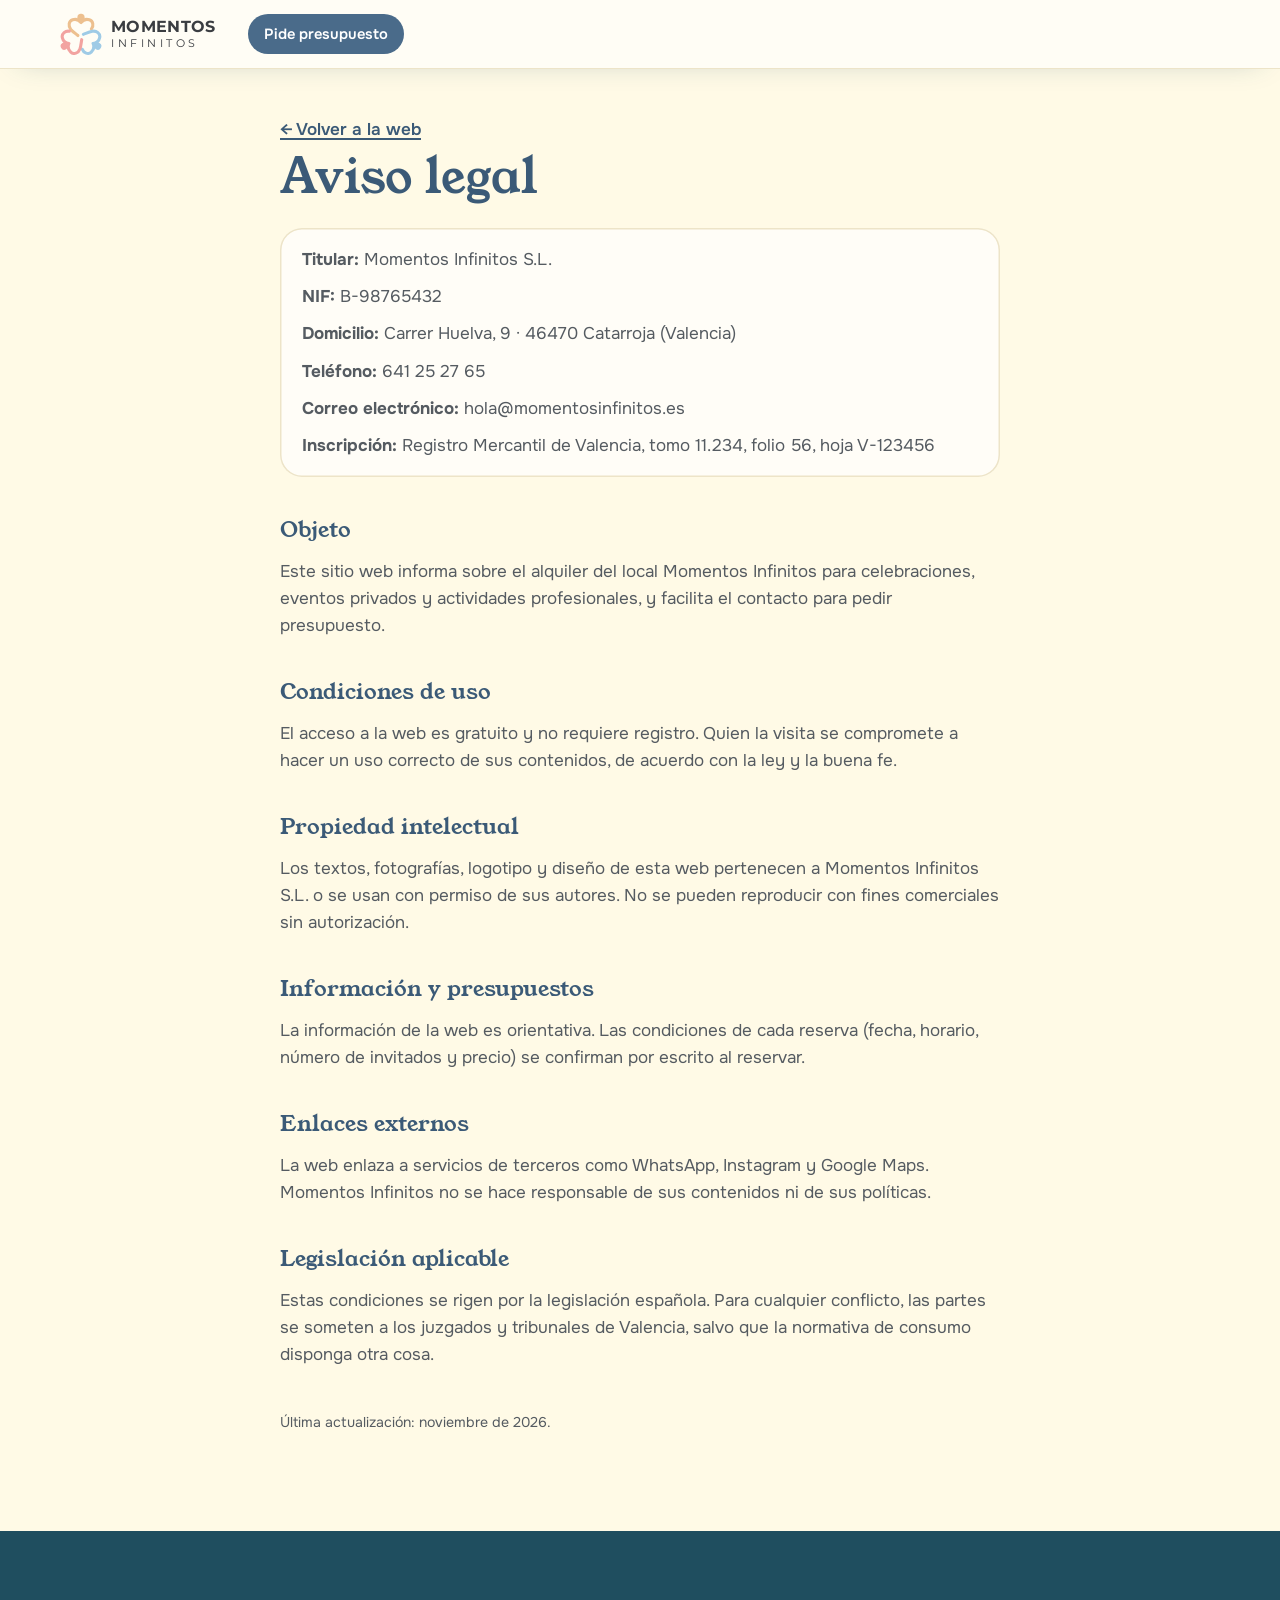
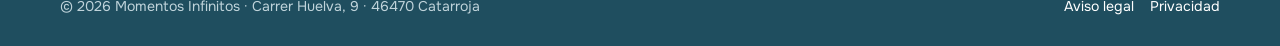
==== aviso-legal.html @ efacc5d6 "Rellena los huecos con datos de ejemplo y añade aviso legal y privacidad Aforo 60 y 150 m², respuest" ====
<!doctype html>
<html lang="es">
<head>
<meta charset="utf-8">
<meta name="viewport" content="width=device-width, initial-scale=1">
<title>Aviso legal | Momentos Infinitos</title>
<meta name="robots" content="noindex">
<link rel="icon" href="favicon.svg" type="image/svg+xml">
<link rel="preconnect" href="https://fonts.googleapis.com">
<link rel="preconnect" href="https://fonts.gstatic.com" crossorigin>
<link href="https://fonts.googleapis.com/css2?family=Montserrat:wght@400;700&family=Onest:wght@400;500;600;700&family=Young+Serif&display=swap" rel="stylesheet">
<link rel="stylesheet" href="css/styles.css">
<style>
  .legal { max-width: 760px; margin: 0 auto; padding: 48px var(--gutter) 96px; }
  .legal h1 { font-family: var(--f-display); color: var(--slate-dark); font-size: clamp(2rem, 7vw, 3rem); line-height: 1.1; margin: 8px 0 24px; }
  .legal h2 { font-family: var(--f-display); color: var(--slate-dark); font-size: 1.35rem; margin: 36px 0 10px; }
  .legal p, .legal li { color: var(--muted); }
  .legal p + p { margin-top: 10px; }
  .legal ul { list-style: disc; padding-left: 1.2em; display: grid; gap: 6px; }
  .legal__back { display: inline-flex; gap: 8px; align-items: center; font-weight: 600; }
  .legal__data { background: var(--card); border-radius: var(--r); padding: 18px 22px; box-shadow: inset 0 0 0 1.5px var(--line); }
  .legal__data p { margin: 0; }
</style>
</head>
<body>
<header class="nav is-scrolled">
  <div class="nav__inner">
    <a class="brand" href="index.html" aria-label="Momentos Infinitos, volver a la portada">
      <svg class="brand__mark" viewBox="-256 -290 512 518" aria-hidden="true"><defs><g id="f"><circle cx="0" cy="-238" r="44"/><path d="M128 -92C160 -128 150 -192 104 -206C62 -219 24 -204 0 -172C-24 -204 -62 -219 -104 -206C-152 -191 -160 -128 -126 -88C-100 -58 -64 -34 -38 -12" fill="none" stroke-width="38" stroke-linecap="round" stroke-linejoin="round"/></g></defs><use href="#f" fill="#EDC08F" stroke="#EDC08F"/><use href="#f" fill="#9FCBE6" stroke="#9FCBE6" transform="rotate(120)"/><use href="#f" fill="#F2A3A0" stroke="#F2A3A0" transform="rotate(240)"/></svg>
      <span class="brand__word"><b>MOMENTOS</b><span>INFINITOS</span></span>
    </a>
    <div class="nav__actions"><a class="btn btn--primary btn--sm" href="index.html#organiza">Pide presupuesto</a></div>
  </div>
</header>
<main class="legal">
  <a class="legal__back" href="index.html">← Volver a la web</a>
  <h1>Aviso legal</h1>
  <div class="legal__data">
    <p><b>Titular:</b> Momentos Infinitos S.L.</p>
    <p><b>NIF:</b> B-98765432</p>
    <p><b>Domicilio:</b> Carrer Huelva, 9 · 46470 Catarroja (Valencia)</p>
    <p><b>Teléfono:</b> 641 25 27 65</p>
    <p><b>Correo electrónico:</b> hola@momentosinfinitos.es</p>
    <p><b>Inscripción:</b> Registro Mercantil de Valencia, tomo 11.234, folio 56, hoja V-123456</p>
  </div>
  <h2>Objeto</h2>
  <p>Este sitio web informa sobre el alquiler del local Momentos Infinitos para celebraciones, eventos privados y actividades profesionales, y facilita el contacto para pedir presupuesto.</p>
  <h2>Condiciones de uso</h2>
  <p>El acceso a la web es gratuito y no requiere registro. Quien la visita se compromete a hacer un uso correcto de sus contenidos, de acuerdo con la ley y la buena fe.</p>
  <h2>Propiedad intelectual</h2>
  <p>Los textos, fotografías, logotipo y diseño de esta web pertenecen a Momentos Infinitos S.L. o se usan con permiso de sus autores. No se pueden reproducir con fines comerciales sin autorización.</p>
  <h2>Información y presupuestos</h2>
  <p>La información de la web es orientativa. Las condiciones de cada reserva (fecha, horario, número de invitados y precio) se confirman por escrito al reservar.</p>
  <h2>Enlaces externos</h2>
  <p>La web enlaza a servicios de terceros como WhatsApp, Instagram y Google Maps. Momentos Infinitos no se hace responsable de sus contenidos ni de sus políticas.</p>
  <h2>Legislación aplicable</h2>
  <p>Estas condiciones se rigen por la legislación española. Para cualquier conflicto, las partes se someten a los juzgados y tribunales de Valencia, salvo que la normativa de consumo disponga otra cosa.</p>
  <p style="margin-top:40px"><small>Última actualización: noviembre de 2026.</small></p>
</main>
<footer class="footer">
  <div class="container footer__bottom" style="margin-top:0;border-top:0;padding-top:0">
    <p>© 2026 Momentos Infinitos · Carrer Huelva, 9 · 46470 Catarroja</p>
    <p class="footer__legal"><a href="aviso-legal.html">Aviso legal</a> <a href="privacidad.html">Privacidad</a></p>
  </div>
</footer>
</body>
</html>
---- css/styles.css ----
/* ==========================================================
   Momentos Infinitos · Landing
   Mobile-first · sin build
   ========================================================== */

:root {
  --cream: #FFFAE6;
  --card: #FFFDF7;
  --coral: #F2A3A0;
  --coral-soft: #FBDCD9;
  --sky: #9FCBE6;
  --sky-soft: #DCEDF8;
  --peach: #F6C59B;
  --peach-soft: #FCE6D2;
  --slate: #4A6B8A;        /* azul pizarra (ajustado para AA) */
  --slate-dark: #3B5A77;
  --yellow: #F2C230;
  --petrol: #1F4E5F;
  --petrol-deep: #173D4B;
  --ink: #2E3236;
  --muted: #555B61;
  --line: #EDE4C8;
  --wa: #18794A;           /* verde WhatsApp oscurecido para AA con blanco */

  --f-display: "Young Serif", Georgia, "Times New Roman", serif;
  --f-body: "Onest", system-ui, -apple-system, "Segoe UI", sans-serif;
  --f-logo: "Montserrat", "Onest", system-ui, sans-serif;

  --r-sm: 14px;
  --r: 22px;
  --r-lg: 28px;
  --ease: cubic-bezier(0.22, 1, 0.36, 1);
  --pop: cubic-bezier(0.34, 1.56, 0.64, 1);
  --shadow: 0 1px 2px rgba(46, 50, 54, .04), 0 10px 30px -12px rgba(46, 50, 54, .16);
  --shadow-lg: 0 2px 6px rgba(46, 50, 54, .05), 0 30px 60px -24px rgba(31, 78, 95, .28);
  --nav-h: 68px;
  --gutter: 20px;
}

*,
*::before,
*::after { box-sizing: border-box; }

html { -webkit-text-size-adjust: 100%; scroll-behavior: smooth; scroll-padding-top: calc(var(--nav-h) + 12px); }
body {
  margin: 0;
  background: var(--cream);
  color: var(--ink);
  font-family: var(--f-body);
  font-size: 1.0625rem;
  line-height: 1.6;
  -webkit-font-smoothing: antialiased;
  overflow-x: hidden;
}
img { display: block; max-width: 100%; height: auto; }
a { color: var(--slate-dark); text-decoration-thickness: 1.5px; text-underline-offset: 3px; }
button, input { font: inherit; color: inherit; }
ul, ol { margin: 0; padding: 0; list-style: none; }
figure { margin: 0; }
h1, h2, h3 { margin: 0; font-weight: 400; }
p { margin: 0; }
svg { flex-shrink: 0; }
[hidden] { display: none !important; }

:focus-visible { outline: 3px solid var(--slate); outline-offset: 3px; border-radius: 8px; }
.pro :focus-visible, .footer :focus-visible { outline-color: var(--yellow); }

.sr-only { position: absolute; width: 1px; height: 1px; padding: 0; margin: -1px; overflow: hidden; clip: rect(0, 0, 0, 0); white-space: nowrap; border: 0; }
.skip { position: absolute; left: 12px; top: -60px; z-index: 100; background: var(--petrol); color: #fff; padding: 10px 16px; border-radius: 999px; transition: top .2s; }
.skip:focus { top: 12px; }

.container { width: 100%; max-width: 1200px; margin: 0 auto; padding: 0 var(--gutter); }

/* ---------- Tipografía ---------- */
.eyebrow {
  display: inline-flex; align-items: center; gap: 10px;
  font-size: .78rem; font-weight: 600; letter-spacing: .14em; text-transform: uppercase;
  color: var(--slate-dark); margin-bottom: 14px;
}
.eyebrow::before {
  content: ""; width: 22px; height: 10px; border-radius: 10px;
  background: linear-gradient(90deg, var(--peach) 0 33%, var(--coral) 33% 66%, var(--sky) 66%);
}
.eyebrow--light { color: #CFE6F3; }

.h2, .hero__title {
  font-family: var(--f-display);
  color: var(--slate-dark);
  letter-spacing: -0.01em;
  line-height: 1.08;
  text-wrap: balance;
}
.h2 { font-size: clamp(2rem, 6.4vw, 3.4rem); }
.h2 em, .hero__title em { font-style: normal; color: var(--petrol); }
.h3 { font-family: var(--f-display); font-size: 1.5rem; color: var(--slate-dark); line-height: 1.2; }
.lead { font-size: 1.125rem; color: var(--muted); max-width: 40ch; margin-top: 16px; text-wrap: pretty; }

.section { position: relative; padding: 72px 0; overflow: clip; }
@media (min-width: 960px) { .section { padding: 104px 0; } }
.section__head { margin-bottom: 40px; position: relative; z-index: 1; }
.section__head--center { text-align: center; }
.section__head--center .lead { margin-inline: auto; }

/* Placeholders visibles */
.ph {
  background: repeating-linear-gradient(-45deg, #FFF0B8 0 6px, #FFF6D3 6px 12px);
  color: #6B4E00;
  border: 1.5px dashed #C9A21C;
  border-radius: 8px;
  padding: 0 .3em;
  font-family: var(--f-body);
  font-weight: 600;
  font-size: .92em;
  white-space: nowrap;
}
.ph--dark { background: rgba(242, 194, 48, .16); color: #FFE48A; border-color: rgba(242, 194, 48, .7); }

/* ---------- Botones ---------- */
.btn {
  --bg: var(--slate); --fg: #fff;
  display: inline-flex; align-items: center; justify-content: center; gap: 10px;
  min-height: 48px; padding: 12px 22px;
  border-radius: 999px; border: 2px solid transparent;
  background: var(--bg); color: var(--fg);
  font-weight: 600; font-size: 1rem; line-height: 1.1; text-decoration: none; white-space: nowrap;
  cursor: pointer;
  transition: transform .35s var(--ease), box-shadow .35s var(--ease), background-color .25s, color .25s;
  -webkit-tap-highlight-color: transparent;
}
.btn svg { width: 20px; height: 20px; }
.btn:hover { transform: translateY(-2px); box-shadow: 0 12px 24px -12px rgba(31, 78, 95, .5); }
.btn:active { transform: translateY(0) scale(.98); }
.btn--primary { --bg: var(--slate); }
.btn--primary:hover { --bg: var(--slate-dark); }
.btn--ghost { --bg: transparent; --fg: var(--slate-dark); border-color: currentColor; }
.btn--ghost:hover { --bg: #fff; }
.btn--light { --bg: var(--cream); --fg: var(--petrol); }
.btn--wa { --bg: var(--wa); }
.btn--wa:hover { --bg: #13643D; }
.btn--sm { min-height: 40px; padding: 8px 16px; font-size: .92rem; }
.btn--lg { min-height: 56px; padding: 14px 26px; font-size: 1.05rem; }
.btn--block { width: 100%; }

.icon-btn {
  display: inline-grid; place-items: center;
  width: 42px; height: 42px; border-radius: 50%;
  border: 0; background: transparent; color: var(--slate-dark); cursor: pointer;
}
.icon-btn svg { width: 24px; height: 24px; }
.icon-btn--wa { background: #E6F4EC; color: var(--wa); }

/* ---------- Blobs (manchas orgánicas) ---------- */
.blob {
  position: absolute; z-index: 0; pointer-events: none;
  border-radius: 42% 58% 63% 37% / 41% 44% 56% 59%;
  animation: blob-morph 18s ease-in-out infinite alternate;
  translate: 0 var(--py, 0px);
  will-change: border-radius, translate;
}
.blob--coral { background: var(--coral-soft); }
.blob--sky { background: var(--sky-soft); }
.blob--peach { background: var(--peach-soft); }
@keyframes blob-morph {
  0%   { border-radius: 42% 58% 63% 37% / 41% 44% 56% 59%; rotate: 0deg; }
  33%  { border-radius: 58% 42% 38% 62% / 55% 38% 62% 45%; }
  66%  { border-radius: 36% 64% 52% 48% / 62% 54% 46% 38%; }
  100% { border-radius: 52% 48% 41% 59% / 39% 60% 40% 61%; rotate: 14deg; }
}

/* ---------- Navegación ---------- */
.nav {
  position: sticky; top: 0; z-index: 50;
  background: rgba(255, 250, 230, .82);
  -webkit-backdrop-filter: saturate(1.4) blur(14px);
  backdrop-filter: saturate(1.4) blur(14px);
  transition: box-shadow .3s, background-color .3s;
}
.nav.is-scrolled { background: rgba(255, 253, 247, .92); box-shadow: 0 1px 0 var(--line), 0 10px 30px -20px rgba(31, 78, 95, .35); }
.nav__inner { display: flex; align-items: center; gap: 8px; height: var(--nav-h); max-width: 1200px; margin: 0 auto; padding: 0 8px 0 16px; }
.nav__links { display: none; }
.nav__actions { margin-left: auto; display: flex; align-items: center; gap: 4px; }
.nav__actions .btn--sm { padding: 8px 14px; margin-right: 2px; }

.brand { display: inline-flex; align-items: center; gap: 9px; text-decoration: none; color: #3A3D41; }
.brand__mark { width: 34px; height: 34px; }
.brand__word { display: flex; flex-direction: column; font-family: var(--f-logo); line-height: 1; }
.brand__word b { font-weight: 700; font-size: 14px; letter-spacing: .02em; }
.brand__word span { font-weight: 400; font-size: 9.6px; letter-spacing: .32em; margin-top: 3px; }
.brand--light { color: #fff; }

.nav__toggle { position: relative; }
.nav__toggle span { position: absolute; left: 11px; right: 11px; height: 2.5px; border-radius: 2px; background: currentColor; transition: transform .35s var(--ease); }
.nav__toggle span:first-child { transform: translateY(-4px); }
.nav__toggle span:last-child { transform: translateY(4px); }
.nav__toggle[aria-expanded="true"] span:first-child { transform: rotate(45deg); }
.nav__toggle[aria-expanded="true"] span:last-child { transform: rotate(-45deg); }

.menu { padding: 8px var(--gutter) 24px; border-top: 1px solid var(--line); background: var(--card); animation: menu-in .35s var(--ease); }
.menu nav { display: grid; margin-bottom: 16px; }
.menu nav a { padding: 14px 4px; font-family: var(--f-display); font-size: 1.3rem; text-decoration: none; color: var(--slate-dark); border-bottom: 1px solid var(--line); }
@keyframes menu-in { from { opacity: 0; transform: translateY(-8px); } }

.hide-xs { display: none; }
@media (min-width: 400px) { .hide-xs { display: inline; } }

@media (min-width: 1040px) {
  .nav__inner { padding: 0 var(--gutter); gap: 24px; }
  .nav__actions { gap: 8px; }
  .icon-btn { width: 44px; height: 44px; }
  .nav__links { display: flex; gap: 4px; margin-left: auto; }
  .nav__links a { padding: 8px 12px; border-radius: 999px; font-size: .95rem; font-weight: 500; color: var(--ink); text-decoration: none; transition: background-color .2s; }
  .nav__links a:hover { background: rgba(159, 203, 230, .3); }
  .nav__links a.is-active { background: var(--sky-soft); color: var(--slate-dark); }
  .nav__actions { margin-left: 8px; }
  .nav__toggle, .menu { display: none !important; }
  .brand__mark { width: 42px; height: 42px; }
  .brand__word b { font-size: 16px; }
  .brand__word span { font-size: 11px; }
}

/* ---------- Hero ---------- */
.hero { position: relative; padding: 24px 0 64px; overflow: clip; }
.hero__grid { position: relative; z-index: 1; display: grid; gap: 40px; }
.hero__title { font-size: clamp(2.45rem, 10.5vw, 4.25rem); line-height: 1.02; }
.hero__title em { display: block; }
.hero__sub { margin-top: 18px; font-size: 1.15rem; color: var(--muted); max-width: 34ch; }
.hero__ctas { display: flex; flex-wrap: wrap; gap: 12px; margin-top: 28px; }
.hero__ctas .btn { flex: 1 1 auto; }
.chips { display: flex; flex-wrap: wrap; gap: 8px; margin-top: 24px; }
.chip {
  display: inline-flex; align-items: center; gap: 8px;
  padding: 8px 14px; border-radius: 999px;
  background: var(--card); box-shadow: inset 0 0 0 1.5px var(--line);
  font-size: .92rem; font-weight: 500;
}
.chip svg { width: 16px; height: 16px; color: #9A7300; }
.chip--star { background: #FFF6D6; box-shadow: inset 0 0 0 1.5px #F4DB8A; font-weight: 600; }
.dot { width: 10px; height: 10px; border-radius: 50%; }
.dot--coral { background: var(--coral); }
.dot--sky { background: var(--sky); }

.hero__blob1 { width: 340px; height: 300px; top: -90px; right: -140px; }
.hero__blob2 { width: 260px; height: 240px; left: -150px; top: 46%; animation-duration: 22s; }

.hero__media { position: relative; }
.hero__blob3 { width: 78%; aspect-ratio: 1; right: -12%; top: -9%; }
.hero__blob4 { width: 46%; aspect-ratio: 1.1; left: -8%; bottom: -10%; animation-duration: 24s; animation-direction: alternate-reverse; }
.hero__photo { position: relative; z-index: 1; border-radius: var(--r-lg); overflow: hidden; box-shadow: var(--shadow-lg); aspect-ratio: 4 / 3.1; }
.hero__photo img { width: 100%; height: 100%; object-fit: cover; }

.hug {
  position: absolute; z-index: 2; left: -6px; bottom: -34px;
  width: 104px; height: 104px; border-radius: 50%;
  background: var(--card); box-shadow: var(--shadow);
  display: grid; place-items: center;
}
.hug__svg { width: 64px; height: 64px; overflow: visible; }
.hug__f { animation: hug .95s var(--ease) both; }
.hug__f1 { --hx: 0px; --hy: -150px; animation-delay: .25s; }
.hug__f2 { --hx: 130px; --hy: 75px; animation-delay: .4s; }
.hug__f3 { --hx: -130px; --hy: 75px; animation-delay: .55s; }
@keyframes hug {
  0% { opacity: 0; transform: translate(var(--hx), var(--hy)) scale(.7); }
  60% { opacity: 1; }
  100% { opacity: 1; transform: translate(0, 0) scale(1); }
}
.hero__tag {
  position: absolute; z-index: 2; right: 10px; top: -18px;
  background: var(--petrol); color: #fff;
  font-family: var(--f-display); font-size: .95rem; line-height: 1.2;
  padding: 10px 16px; border-radius: 18px 18px 18px 4px; box-shadow: var(--shadow);
  rotate: 3deg;
}

@media (min-width: 960px) {
  .hero { padding: 56px 0 120px; }
  .hero__grid { grid-template-columns: 1.08fr 1fr; align-items: center; gap: 56px; }
  .hero__ctas .btn { flex: 0 0 auto; }
  .hero__photo { aspect-ratio: 4 / 3.4; }
  .hug { width: 132px; height: 132px; left: -40px; bottom: -40px; }
  .hug__svg { width: 82px; height: 82px; }
  .hero__tag { right: -12px; top: -22px; font-size: 1.05rem; }
}

/* ---------- Reveal ---------- */
.reveal { opacity: 0; transform: translateY(28px); transition: opacity .9s var(--ease), transform .9s var(--ease); transition-delay: var(--d, 0ms); }
.reveal.is-in { opacity: 1; transform: none; }
.no-js .reveal { opacity: 1; transform: none; }

/* ---------- El espacio ---------- */
.mosaic { display: grid; gap: 12px; grid-template-columns: 1fr 1fr; position: relative; z-index: 1; }
.mosaic figure { position: relative; border-radius: var(--r); overflow: hidden; background: var(--line); }
.mosaic img { width: 100%; height: 100%; object-fit: cover; transition: transform 1.2s var(--ease); }
.mosaic figure:hover img { transform: scale(1.04); }
.mosaic figcaption {
  position: absolute; left: 10px; bottom: 10px;
  background: rgba(255, 253, 247, .94); color: var(--ink);
  font-size: .8rem; font-weight: 600; padding: 6px 12px; border-radius: 999px;
}
.mosaic__a { grid-column: 1 / -1; aspect-ratio: 4 / 3; }
.mosaic__b { grid-row: span 2; aspect-ratio: auto; }
.mosaic__c, .mosaic__d { aspect-ratio: 1; }
@media (min-width: 760px) {
  .mosaic { grid-template-columns: 1.5fr 1fr 1fr; grid-template-rows: 1fr 1fr; height: 600px; gap: 16px; }
  .mosaic__a { grid-column: 1; grid-row: 1 / 3; aspect-ratio: auto; }
  .mosaic__b { grid-column: 2; grid-row: 1 / 3; }
  .mosaic__c { grid-column: 3; grid-row: 1; aspect-ratio: auto; }
  .mosaic__d { grid-column: 3; grid-row: 2; aspect-ratio: auto; }
}

.stats { display: grid; grid-template-columns: 1fr 1fr; gap: 12px; margin-top: 16px; }
.stat {
  background: var(--card); border-radius: var(--r); padding: 20px 18px;
  box-shadow: inset 0 0 0 1.5px var(--line);
  display: flex; flex-direction: column; gap: 6px; min-height: 124px; justify-content: space-between;
}
.stat strong { font-family: var(--f-display); font-weight: 400; font-size: 1.75rem; line-height: 1.08; color: var(--slate-dark); }
.stat strong .ph { font-size: .6em; vertical-align: middle; }
.stat:last-child strong { font-size: 1.3rem; }
.stat > span { font-size: .9rem; color: var(--muted); }
.stat:nth-child(1) { background: #FFF6D6; box-shadow: none; }
.stat:nth-child(1) strong span { color: #9A7300; }
@media (min-width: 760px) { .stats { grid-template-columns: repeat(4, 1fr); gap: 16px; } }

.needs { display: grid; grid-template-columns: repeat(3, minmax(0, 1fr)); gap: 12px; margin-top: 56px; align-items: start; }
.needs__intro { grid-column: 1 / -1; margin-bottom: 8px; }
.needs__intro p { color: var(--muted); margin-top: 8px; max-width: 46ch; }
.need { display: flex; flex-direction: column; gap: 10px; }
.need img { border-radius: var(--r-sm); aspect-ratio: 3 / 4; object-fit: cover; width: 100%; }
.need figcaption { font-size: .82rem; color: var(--muted); line-height: 1.35; }
.need figcaption b { display: block; color: var(--ink); font-size: .95rem; }
@media (min-width: 760px) {
  .needs { grid-template-columns: 1.3fr 1fr 1fr 1fr; gap: 20px; }
  .needs__intro { grid-column: auto; align-self: center; }
  .need img { border-radius: var(--r); }
  .need figcaption { font-size: .92rem; }
}

/* ---------- Parque ---------- */
.park { background: linear-gradient(180deg, var(--cream) 0, #EEF6FB 120px, #EEF6FB calc(100% - 120px), var(--cream) 100%); }
.park::before {
  content: ""; position: absolute; right: 4%; top: 120px; width: 120px; height: 120px;
  background: radial-gradient(circle, var(--yellow) 3.5px, transparent 4px) 0 0 / 22px 22px;
  opacity: .5; border-radius: 50%;
}
.park__grid { display: grid; gap: 48px; position: relative; z-index: 1; }
.park__copy { position: relative; z-index: 1; }
.park__media { position: relative; display: grid; grid-template-columns: 1.6fr 1fr; gap: 12px; align-items: end; }
.park__blob { width: 90%; aspect-ratio: 1; left: -18%; top: 10%; background: #fff; }
.park__big, .park__small { position: relative; border-radius: var(--r-lg); overflow: hidden; box-shadow: var(--shadow-lg); }
.park__big { aspect-ratio: 3 / 4; }
.park__small { aspect-ratio: 3 / 4; margin-bottom: -28px; }
.park__big img, .park__small img { width: 100%; height: 100%; object-fit: cover; }

.pillars { display: grid; gap: 14px; margin-top: 28px; }
.pillar { display: flex; gap: 16px; align-items: flex-start; background: var(--card); padding: 18px; border-radius: var(--r); box-shadow: var(--shadow); }
.pillar h3 { font-family: var(--f-display); font-size: 1.2rem; color: var(--slate-dark); }
.pillar p { color: var(--muted); font-size: .98rem; margin-top: 4px; }
.pillar__icon, .card__icon { flex-shrink: 0; display: grid; place-items: center; width: 56px; height: 56px; border-radius: 42% 58% 55% 45% / 50% 45% 55% 50%; color: var(--petrol); }
.pillar__icon svg, .card__icon svg { width: 32px; height: 32px; }
.pillar__icon--coral, .card__icon--coral { background: var(--coral-soft); }
.pillar__icon--sky, .card__icon--sky { background: var(--sky-soft); }
.pillar__icon--peach, .card__icon--peach { background: var(--peach-soft); }

.calm {
  position: relative; z-index: 1; margin-top: 64px;
  background: var(--card); border-radius: var(--r-lg); padding: 28px 22px;
  box-shadow: var(--shadow-lg);
  display: grid; gap: 20px;
}
.calm__head { display: flex; align-items: center; gap: 14px; }
.calm__mark { width: 48px; height: 48px; }
.calm__list { display: grid; gap: 14px; }
.calm__list li { display: flex; gap: 12px; align-items: flex-start; }
.calm__list svg { width: 26px; height: 26px; padding: 4px; border-radius: 50%; background: var(--sky-soft); color: var(--petrol); margin-top: 1px; }
.calm__list b { color: var(--ink); }
.calm__list span { color: var(--muted); }

.balls { position: absolute; inset: 0; pointer-events: none; z-index: 0; }
.ball { position: absolute; border-radius: 50%; opacity: 0; box-shadow: inset -5px -6px 0 rgba(0, 0, 0, .06), inset 4px 4px 0 rgba(255, 255, 255, .45); }
.ball--1 { width: 34px; height: 34px; background: var(--coral); left: 6%; top: 70px; }
.ball--2 { width: 24px; height: 24px; background: var(--sky); left: 82%; top: 46px; }
.ball--3 { width: 18px; height: 18px; background: #fff; box-shadow: inset 0 0 0 1.5px var(--line); left: 90%; top: 52%; }
.ball--4 { width: 26px; height: 26px; background: var(--yellow); left: 3%; top: 58%; }
.ball--5 { width: 20px; height: 20px; background: #7EA6D9; left: 52%; top: 24px; }
.park.is-in .ball { animation: ball-drop 1.4s var(--ease) both; }
.park.is-in .ball--2 { animation-delay: .15s; }
.park.is-in .ball--3 { animation-delay: .35s; }
.park.is-in .ball--4 { animation-delay: .25s; }
.park.is-in .ball--5 { animation-delay: .45s; }
@keyframes ball-drop {
  0% { opacity: 0; transform: translateY(-120px); }
  30% { opacity: 1; transform: translateY(0) scale(1.08, .9); animation-timing-function: cubic-bezier(.2, .6, .4, 1); }
  50% { transform: translateY(-38px) scale(.96, 1.05); animation-timing-function: cubic-bezier(.6, 0, .8, .4); }
  66% { transform: translateY(0) scale(1.05, .94); }
  80% { transform: translateY(-12px); }
  100% { opacity: 1; transform: translateY(0); }
}

@media (min-width: 960px) {
  .park__grid { grid-template-columns: 1fr 1fr; align-items: center; gap: 72px; }
  .calm { grid-template-columns: .8fr 2fr; align-items: center; padding: 36px 40px; }
  .calm__head { flex-direction: column; align-items: flex-start; }
  .calm__list { grid-template-columns: repeat(3, 1fr); gap: 24px; }
}

/* ---------- Celebraciones ---------- */
.celebra__blob { width: 420px; height: 380px; right: -200px; top: 60px; }
.celebra { display: grid; gap: 14px; position: relative; z-index: 1; }
.card {
  position: relative; overflow: hidden; background: var(--card); border-radius: var(--r-lg);
  padding: 22px; box-shadow: var(--shadow);
  display: flex; flex-direction: column; gap: 10px;
  transition: transform .5s var(--ease), box-shadow .5s var(--ease);
}
.card:hover { transform: translateY(-4px); box-shadow: var(--shadow-lg); }
.card h3 { font-family: var(--f-display); font-size: 1.35rem; color: var(--slate-dark); line-height: 1.2; margin-top: 6px; }
.card p { color: var(--muted); font-size: .98rem; }
.card q { color: var(--petrol); font-weight: 600; quotes: "“" "”"; }
.card--photo { padding: 0; overflow: hidden; }
.card__body { padding: 20px 22px 24px; display: flex; flex-direction: column; gap: 10px; }
.card__img { aspect-ratio: 16 / 10; overflow: hidden; background: var(--line); }
.card__img img { width: 100%; height: 100%; object-fit: cover; }
.card--photo .card__icon { margin-top: -48px; border: 4px solid var(--card); width: 64px; height: 64px; position: relative; z-index: 1; }
@media (min-width: 640px) and (max-width: 959px) { .celebra { grid-template-columns: 1fr 1fr; gap: 18px; } .celebra > :first-child, .celebra > :last-child { grid-column: 1 / -1; } }
@media (min-width: 640px) and (max-width: 959px) { .celebra > .card--wide:first-child { flex-direction: row; } .celebra > .card--wide:first-child .card__img { flex: 0 0 48%; aspect-ratio: auto; } .celebra > .card--wide:first-child .card__body { justify-content: flex-end; } .celebra > .card--wide:first-child .card__icon { margin-top: 0; } }
@media (min-width: 960px) {
  .celebra { grid-template-columns: repeat(3, 1fr); gap: 20px; }
  .card--wide { grid-column: span 2; grid-row: span 1; flex-direction: row; min-height: 300px; }
  .card--flip { flex-direction: row-reverse; }
  .card:not(.card--photo) { justify-content: flex-end; }
  .card:not(.card--photo) .card__icon { margin-bottom: auto; }
  .card--wide .card__img { flex: 0 0 50%; aspect-ratio: auto; }
  .card--wide .card__body { justify-content: flex-end; padding: 28px; }
  .card--wide .card__icon { margin-top: 0; }
  .card--wide h3 { font-size: 1.7rem; }
}

/* Placeholder de foto */
.ph-photo {
  position: relative; display: grid; place-items: center;
  background:
    radial-gradient(circle at 30% 30%, rgba(242, 163, 160, .35) 0 18%, transparent 19%),
    radial-gradient(circle at 72% 64%, rgba(159, 203, 230, .45) 0 22%, transparent 23%),
    radial-gradient(circle, rgba(74, 107, 138, .14) 1.5px, transparent 2px) 0 0 / 14px 14px,
    var(--card);
  box-shadow: inset 0 0 0 1.5px var(--line);
}
.ph-photo--sky { background-color: #F1F8FC; }
.ph-photo--peach { background-color: #FFF4EA; }
.ph-photo__label {
  margin: 12px; padding: 6px 12px; border-radius: 999px;
  background: rgba(255, 253, 247, .95); color: var(--muted);
  font-size: .76rem; font-weight: 500; text-align: center; line-height: 1.3;
  box-shadow: 0 0 0 1px var(--line);
}

/* ---------- Configurador ---------- */
.planner { background: var(--card); }
.planner__blob1 { width: 380px; height: 360px; left: -200px; top: 40px; }
.planner__blob2 { width: 300px; height: 280px; right: -160px; bottom: 60px; animation-duration: 24s; }
.cfg {
  position: relative; z-index: 1;
  display: grid; gap: 0;
  background: var(--cream); border-radius: var(--r-lg);
  box-shadow: var(--shadow-lg), inset 0 0 0 1.5px var(--line);
  overflow: clip;
}
.cfg__stage { position: relative; padding: 14px 14px 0; }
.room { display: block; width: 100%; height: auto; border-radius: 20px; box-shadow: inset 0 0 0 1.5px var(--line); background: #fff; }
.cfg__caption { text-align: center; font-size: .82rem; color: var(--muted); padding: 8px 0 0; min-height: 1.6em; }

.cfg__panel { padding: 18px 18px 22px; display: flex; flex-direction: column; min-width: 0; }
.progress { display: flex; align-items: center; gap: 12px; margin-bottom: 18px; }
.progress__bar { flex: 1; height: 8px; border-radius: 99px; background: #EFE6C9; overflow: hidden; }
.progress__bar span { display: block; height: 100%; border-radius: inherit; background: linear-gradient(90deg, var(--peach), var(--coral), var(--sky)); transition: width .45s var(--ease); }
.progress__txt { font-size: .85rem; font-weight: 600; color: var(--slate-dark); white-space: nowrap; }

.steps { position: relative; flex: 1; }
.step { border: 0; margin: 0; padding: 0; min-width: 0; }
.step.is-entering { animation: step-in .38s var(--ease) both; }
.step.is-entering.from-left { animation-name: step-in-left; }
@keyframes step-in { from { opacity: 0; transform: translateX(28px); } }
@keyframes step-in-left { from { opacity: 0; transform: translateX(-28px); } }
.step__title { font-family: var(--f-display); font-size: 1.55rem; color: var(--slate-dark); line-height: 1.15; margin-bottom: 16px; padding: 0; outline: none; }
.step__error { color: #A3312B; font-weight: 600; font-size: .92rem; margin-top: 10px; min-height: 0; }
.step__error:empty { display: none; }

.opts { display: grid; gap: 10px; }
.opts--types { grid-template-columns: 1fr 1fr; }
.opt { position: relative; cursor: pointer; display: block; }
.opt input, .pill input, .check input { position: absolute; opacity: 0; width: 1px; height: 1px; }
.opt__ico, .opt__txt { position: relative; z-index: 1; }
.opt {
  display: flex; flex-direction: column; align-items: flex-start; gap: 8px;
  min-height: 108px; padding: 14px;
  background: var(--card); border-radius: 18px;
  box-shadow: inset 0 0 0 2px var(--line);
  transition: box-shadow .25s, transform .3s var(--ease), background-color .25s;
  -webkit-tap-highlight-color: transparent;
}
.opt:hover { box-shadow: inset 0 0 0 2px var(--sky); }
.opt:active { transform: scale(.97); }
.opt__ico { width: 44px; height: 44px; display: grid; place-items: center; border-radius: 42% 58% 55% 45% / 50% 45% 55% 50%; background: var(--sky-soft); color: var(--petrol); transition: background-color .25s; }
.opt__ico svg { width: 28px; height: 28px; }
.opt__txt { font-weight: 600; font-size: .98rem; line-height: 1.25; }
.opt:has(input:checked) { background: #fff; box-shadow: inset 0 0 0 2.5px var(--slate), 0 10px 20px -14px rgba(31, 78, 95, .6); }
.opt:has(input:checked) .opt__ico { background: var(--coral-soft); }
.opt:has(input:checked)::after {
  content: ""; position: absolute; top: 12px; right: 12px; width: 22px; height: 22px; border-radius: 50%;
  background: var(--slate) url("data:image/svg+xml,%3Csvg xmlns='http://www.w3.org/2000/svg' viewBox='0 0 24 24'%3E%3Cpath fill='none' stroke='%23fff' stroke-width='3' stroke-linecap='round' stroke-linejoin='round' d='m6 12.5 4 4L18 8'/%3E%3C/svg%3E") center / 16px no-repeat;
  animation: pop-in .35s var(--pop);
}
.opt:has(input:focus-visible), .pill:has(input:focus-visible), .check:has(input:focus-visible) { outline: 3px solid var(--slate); outline-offset: 3px; }
@keyframes pop-in { from { transform: scale(0); } }

.opts--pills { grid-template-columns: repeat(2, 1fr); margin-bottom: 14px; }
.pill { position: relative; cursor: pointer; display: block; border-radius: 999px; }
.pill span {
  display: flex; align-items: center; justify-content: center; min-height: 52px;
  border-radius: 999px; background: var(--card); box-shadow: inset 0 0 0 2px var(--line);
  font-weight: 600; transition: background-color .2s, box-shadow .2s, color .2s;
}
.pill input:checked + span { background: var(--slate); color: #fff; box-shadow: none; }

.field { display: flex; flex-direction: column; gap: 6px; margin-bottom: 16px; }
.field__label { font-weight: 600; font-size: .95rem; color: var(--ink); margin-bottom: 6px; display: block; }
.field .field__label { margin-bottom: 0; }
.field__opt { font-weight: 400; color: var(--muted); }
.field__hint { font-size: .9rem; color: var(--slate-dark); font-weight: 500; min-height: 1.4em; }
.input {
  width: 100%; min-height: 54px; padding: 12px 16px;
  border-radius: 16px; border: 2px solid var(--line); background: var(--card);
  font-size: 1.05rem; color: var(--ink);
  transition: border-color .2s, box-shadow .2s;
  -webkit-appearance: none; appearance: none;
}
.input::placeholder { color: #8A8F94; }
.input:focus { outline: none; border-color: var(--slate); box-shadow: 0 0 0 4px rgba(74, 107, 138, .18); }
.input--big { font-size: 1.25rem; min-height: 60px; }
input[type="date"].input { display: block; min-width: 0; text-align: left; }
input[type="date"]::-webkit-date-and-time-value { text-align: left; }
.input[aria-invalid="true"] { border-color: #C2453D; }

.counter {
  display: flex; align-items: center; justify-content: space-between; gap: 12px;
  padding: 14px 14px 14px 18px; background: var(--card); border-radius: 18px;
  box-shadow: inset 0 0 0 2px var(--line); margin-bottom: 10px;
}
.counter__lbl { display: flex; flex-direction: column; min-width: 0; }
.counter__name { font-weight: 700; font-size: 1.1rem; }
.counter__hint { font-size: .85rem; color: var(--muted); }
.counter__ctl { display: flex; align-items: center; gap: 6px; }
.round {
  width: 48px; height: 48px; border-radius: 50%; border: 0; cursor: pointer;
  background: var(--sky-soft); color: var(--petrol); font-size: 1.6rem; line-height: 1; font-weight: 500;
  display: grid; place-items: center; transition: transform .2s var(--pop), background-color .2s;
  -webkit-tap-highlight-color: transparent; touch-action: manipulation;
}
.round:hover { background: var(--sky); }
.round:active { transform: scale(.88); }
.round:disabled { opacity: .4; cursor: default; }
.counter__val {
  width: 56px; text-align: center; border: 0; background: transparent;
  font-family: var(--f-display); font-size: 1.7rem; color: var(--slate-dark);
  -moz-appearance: textfield; appearance: textfield; padding: 0; border-radius: 10px;
}
.counter__val::-webkit-outer-spin-button, .counter__val::-webkit-inner-spin-button { -webkit-appearance: none; margin: 0; }
.counter__val:focus { outline: 2px solid var(--slate); }
.counter__val.bump { animation: bump .3s var(--pop); }
@keyframes bump { 50% { transform: scale(1.18); } }

.opts--extras { grid-template-columns: 1fr; margin-bottom: 18px; }
.check { position: relative; cursor: pointer; display: flex; align-items: center; gap: 12px; min-height: 56px; padding: 10px 16px; background: var(--card); border-radius: 16px; box-shadow: inset 0 0 0 2px var(--line); font-weight: 600; transition: box-shadow .2s, background-color .2s; }
.check__box { width: 26px; height: 26px; border-radius: 8px; box-shadow: inset 0 0 0 2px #C9C3AE; display: grid; place-items: center; color: transparent; background: #fff; transition: background-color .2s, color .2s, box-shadow .2s; }
.check__box svg { width: 18px; height: 18px; }
.check:has(input:checked) { box-shadow: inset 0 0 0 2.5px var(--slate); background: #fff; }
.check:has(input:checked) .check__box { background: var(--slate); color: #fff; box-shadow: none; }
.theme-chips { display: flex; flex-wrap: wrap; gap: 8px; margin-top: -6px; }
.tchip { border: 0; cursor: pointer; padding: 8px 14px; min-height: 40px; border-radius: 999px; background: var(--peach-soft); color: var(--ink); font-size: .92rem; font-weight: 500; }
.tchip:hover { background: var(--peach); }

.note { display: flex; gap: 8px; align-items: flex-start; font-size: .9rem; color: var(--muted); margin-top: 6px; }
.note svg { width: 18px; height: 18px; margin-top: 2px; color: var(--slate); }
.note--center { justify-content: center; text-align: center; margin-top: 12px; }

.cfg__nav { display: flex; gap: 10px; margin-top: 22px; }
.cfg__nav .btn { flex: 1; min-height: 54px; }
.cfg__nav #cfg-prev { flex: 0 0 auto; padding-inline: 20px; }

.summary { display: grid; gap: 0; margin: 0 0 16px; background: var(--card); border-radius: 18px; box-shadow: inset 0 0 0 2px var(--line); padding: 4px 16px; }
.summary div { display: flex; justify-content: space-between; gap: 12px; padding: 11px 0; border-bottom: 1px dashed var(--line); align-items: baseline; }
.summary div:last-child { border-bottom: 0; }
.summary dt { color: var(--muted); font-size: .9rem; }
.summary dd { margin: 0; font-weight: 600; text-align: right; }
.summary dd button { margin-left: 6px; }
.msg { margin-bottom: 16px; }
.msg__label { font-size: .8rem; font-weight: 600; color: var(--muted); text-transform: uppercase; letter-spacing: .08em; margin-bottom: 8px; }
.msg__bubble {
  position: relative; background: #E5F6DA; color: #1F2A1C; padding: 14px 16px; border-radius: 18px 18px 18px 6px;
  font-size: .98rem; line-height: 1.5; box-shadow: 0 1px 0 rgba(0, 0, 0, .06);
}
.link-btn { display: block; margin: 10px auto 0; border: 0; background: none; color: var(--slate-dark); text-decoration: underline; text-underline-offset: 3px; cursor: pointer; font-weight: 500; padding: 8px; }

/* Ilustración: elementos que aparecen con rebote */
.room .pop { opacity: 0; transform: scale(0); transform-box: fill-box; transform-origin: 50% 100%; transition: transform .55s var(--pop), opacity .25s; }
.room .pop.on { opacity: 1; transform: scale(1); }
.room .pop--fade { transform: translateY(-10px); }
.room .pop--fade.on { transform: none; }
.room .balloon { animation: sway 4s ease-in-out infinite alternate; transform-box: fill-box; transform-origin: 50% 100%; }
@keyframes sway { from { rotate: -3deg; } to { rotate: 3deg; } }

@media (min-width: 900px) {
  .cfg { grid-template-columns: 1.1fr 1fr; min-height: 640px; }
  .cfg__stage { padding: 28px; display: flex; flex-direction: column; justify-content: center; background: var(--cream); border-right: 1.5px solid var(--line); }
  .cfg__panel { padding: 32px 36px; background: var(--card); }
  .step__title { font-size: 1.9rem; }
  .opts--types { grid-template-columns: repeat(3, 1fr); }
  .opts--pills { grid-template-columns: repeat(4, 1fr); }
}
@media (max-width: 899px) {
  .cfg__stage { position: sticky; top: var(--nav-h); z-index: 3; background: var(--cream); padding-bottom: 6px; }
  .cfg__stage .room { max-height: 27vh; width: auto; max-width: 100%; margin: 0 auto; }
  .cfg__panel input, .cfg__panel .opt { scroll-margin-top: calc(var(--nav-h) + 30vh); }
}
@media (max-width: 380px) {
  .opt { min-height: 100px; padding: 12px; }
  .opt__txt { font-size: .92rem; }
  .round { width: 44px; height: 44px; }
  .counter__val { width: 48px; }
}

/* ---------- Profesionales ---------- */
.pro { background: var(--petrol); color: #E7F0F3; }
.pro .h2 { color: #fff; }
.pro .h2 em { color: var(--sky); }
.pro .lead { color: #CFDEE4; }
.pro__grid { display: grid; gap: 48px; }
.uses { display: flex; flex-wrap: wrap; gap: 8px; margin-top: 24px; }
.uses li { padding: 8px 14px; border-radius: 999px; background: rgba(255, 255, 255, .08); box-shadow: inset 0 0 0 1.5px rgba(159, 203, 230, .35); font-size: .92rem; font-weight: 500; }
.perks { display: grid; gap: 14px; margin: 28px 0 32px; }
.perks li { display: flex; flex-direction: column; gap: 2px; padding-left: 20px; border-left: 3px solid var(--sky); }
.perks li:nth-child(2) { border-color: var(--coral); }
.perks li:nth-child(3) { border-color: var(--peach); }
.perks li:nth-child(4) { border-color: var(--yellow); }
.perks b { color: #fff; font-size: 1.05rem; }
.perks span { color: #C6D7DE; font-size: .96rem; }
.pro__media { position: relative; max-width: 480px; justify-self: center; width: 100%; }
.pro__blob { width: 92%; aspect-ratio: 1; right: -14%; top: -8%; background: rgba(159, 203, 230, .22); }
.pro__photo { position: relative; z-index: 1; border-radius: var(--r-lg); overflow: hidden; aspect-ratio: 4 / 5; box-shadow: 0 30px 60px -20px rgba(0, 0, 0, .45); }
.pro__photo img { width: 100%; height: 100%; object-fit: cover; }
.pro__badge { position: absolute; z-index: 2; left: -8px; bottom: 28px; background: var(--cream); color: var(--petrol); padding: 12px 18px; border-radius: 18px; font-size: .95rem; box-shadow: var(--shadow-lg); max-width: 220px; line-height: 1.3; }
.pro__badge b { font-family: var(--f-display); font-weight: 400; font-size: 1.15rem; display: block; }
@media (min-width: 960px) {
  .pro__grid { grid-template-columns: 1.1fr .9fr; align-items: center; gap: 80px; }
  .perks { grid-template-columns: 1fr 1fr; gap: 20px 28px; }
  .pro__badge { left: -40px; }
}

/* ---------- Así funciona ---------- */
.how__steps { display: grid; gap: 18px; position: relative; counter-reset: s; }
.how__steps::before {
  content: ""; position: absolute; left: 31px; top: 30px; bottom: 30px; width: 4px; border-radius: 4px;
  background: linear-gradient(var(--peach), var(--coral), var(--sky));
  transform: scaleY(var(--progress, 0)); transform-origin: top; transition: transform 1.6s var(--ease);
}
.how__steps.is-in::before { --progress: 1; }
.how__step { position: relative; padding-left: 84px; min-height: 64px; }
.how__num {
  position: absolute; left: 0; top: 0; width: 66px; height: 66px;
  display: grid; place-items: center; background: var(--card); border-radius: 50%;
  font-family: var(--f-display); font-size: 1.6rem; color: var(--slate-dark);
  box-shadow: var(--shadow), inset 0 0 0 3px var(--peach);
}
.how__step:nth-child(2) .how__num { box-shadow: var(--shadow), inset 0 0 0 3px var(--coral); }
.how__step:nth-child(3) .how__num { box-shadow: var(--shadow), inset 0 0 0 3px var(--sky); }
.how__step h3 { font-family: var(--f-display); font-size: 1.35rem; color: var(--slate-dark); line-height: 1.2; padding-top: 6px; }
.how__step p { color: var(--muted); margin-top: 6px; }
@media (min-width: 860px) {
  .how__steps { grid-template-columns: repeat(3, 1fr); gap: 32px; }
  .how__steps::before { left: 16%; right: 16%; top: 31px; bottom: auto; width: auto; height: 4px; transform: scaleX(var(--progress, 0)); transform-origin: left; }
  .how__step { padding-left: 0; padding-top: 88px; text-align: center; }
  .how__num { left: 50%; translate: -50% 0; }
}

/* ---------- Opiniones ---------- */
.reviews { padding-bottom: 72px; }
.rating { display: inline-flex; flex-wrap: wrap; justify-content: center; align-items: center; gap: 4px 10px; margin-top: 18px; padding: 10px 18px; border-radius: 20px; background: #FFF6D6; font-size: .95rem; }
.stars { color: #9A7300; letter-spacing: 2px; }
.marquee { display: grid; gap: 16px; position: relative; z-index: 1; }
.marquee__row { overflow: hidden; -webkit-mask-image: linear-gradient(90deg, transparent, #000 6%, #000 94%, transparent); mask-image: linear-gradient(90deg, transparent, #000 6%, #000 94%, transparent); }
.marquee__track { display: flex; gap: 16px; width: max-content; padding: 6px 0 12px; animation: scroll-x 70s linear infinite; }
.marquee__row[data-dir="right"] .marquee__track { animation-direction: reverse; animation-duration: 64s; }
.marquee__row:hover .marquee__track, .marquee__row.is-paused .marquee__track, .marquee__row:focus-within .marquee__track { animation-play-state: paused; }
@keyframes scroll-x { from { transform: translateX(0); } to { transform: translateX(calc(-50% - 8px)); } }
.review {
  width: min(82vw, 340px); flex: 0 0 auto;
  background: var(--card); border-radius: var(--r); padding: 20px 22px;
  box-shadow: var(--shadow); display: flex; flex-direction: column; gap: 10px;
}
.review__stars { color: #9A7300; letter-spacing: 2px; font-size: .95rem; }
.review blockquote { margin: 0; font-family: var(--f-display); font-size: 1.12rem; line-height: 1.35; color: var(--ink); }
.review blockquote.review__para { font-family: var(--f-body); font-size: 1.02rem; font-weight: 500; }
.review__note { color: var(--muted); font-size: .92rem; }
.review__who { margin-top: auto; display: flex; align-items: center; gap: 10px; font-weight: 600; font-size: .95rem; padding-top: 6px; }
.avatar { width: 34px; height: 34px; border-radius: 50%; display: grid; place-items: center; font-weight: 700; font-size: .9rem; color: var(--petrol); }
.avatar--coral { background: var(--coral-soft); }
.avatar--sky { background: var(--sky-soft); }
.avatar--peach { background: var(--peach-soft); }
.reviews__foot { text-align: center; margin-top: 28px; }
.g-dot { width: 26px; height: 26px; border-radius: 50%; display: grid; place-items: center; background: #fff; color: #3B6FD8; font-weight: 800; font-size: .85rem; box-shadow: 0 0 0 1px var(--line); }

/* ---------- Galería ---------- */
.gallery__head { display: flex; flex-wrap: wrap; justify-content: space-between; align-items: flex-end; gap: 20px; }
.grid-ig { display: grid; grid-template-columns: repeat(2, minmax(0, 1fr)); gap: 10px; }
.grid-ig figure { aspect-ratio: 1; border-radius: var(--r-sm); overflow: hidden; height: 100%; }
.grid-ig img { width: 100%; height: 100%; object-fit: cover; transition: transform 1s var(--ease); }
.grid-ig figure:hover img { transform: scale(1.05); }
.grid-ig .ph-photo__label { font-size: .7rem; overflow-wrap: anywhere; }
@media (min-width: 760px) { .grid-ig { grid-template-columns: repeat(3, minmax(0, 1fr)); gap: 16px; } .grid-ig figure { border-radius: var(--r); } }
@media (min-width: 1040px) { .grid-ig { grid-template-columns: repeat(6, minmax(0, 1fr)); } .grid-ig li:nth-child(odd) { transform: translateY(18px); } }
.grid-ig li { max-width: 640px; }

/* ---------- FAQ ---------- */
.faq__grid { display: grid; gap: 32px; }
.faq__intro p:last-child { color: var(--muted); margin-top: 16px; }
.faq__list { display: grid; gap: 10px; }
.qa { background: var(--card); border-radius: 20px; box-shadow: inset 0 0 0 1.5px var(--line); transition: box-shadow .3s, background-color .3s; }
.qa[open] { background: #fff; box-shadow: var(--shadow); }
.qa summary {
  list-style: none; cursor: pointer; display: flex; justify-content: space-between; align-items: center; gap: 16px;
  padding: 18px 20px; font-weight: 600; font-size: 1.05rem; border-radius: 20px; min-height: 60px;
}
.qa summary::-webkit-details-marker { display: none; }
.qa summary::after {
  content: ""; flex: 0 0 32px; height: 32px; border-radius: 50%;
  background: var(--sky-soft) url("data:image/svg+xml,%3Csvg xmlns='http://www.w3.org/2000/svg' viewBox='0 0 24 24'%3E%3Cpath fill='none' stroke='%231F4E5F' stroke-width='2.6' stroke-linecap='round' d='M12 6v12M6 12h12'/%3E%3C/svg%3E") center / 18px no-repeat;
  transition: transform .4s var(--ease), background-color .3s;
}
.qa[open] summary::after { transform: rotate(45deg); background-color: var(--coral-soft); }
.qa__a { padding: 0 20px 20px; color: var(--muted); }
.qa[open] .qa__a { animation: qa-in .45s var(--ease); }
@keyframes qa-in { from { opacity: 0; transform: translateY(-6px); } }
@media (min-width: 960px) { .faq__grid { grid-template-columns: .8fr 1.2fr; gap: 64px; } .faq__intro { position: sticky; top: calc(var(--nav-h) + 40px); align-self: start; } }

/* ---------- Ubicación ---------- */
.where__grid { display: grid; gap: 20px; }
.map { position: relative; z-index: 1; min-height: 380px; border-radius: var(--r-lg); overflow: hidden; background: #F3EDD8; box-shadow: var(--shadow-lg); }
.map__fallback { position: absolute; inset: 0; display: grid; place-content: center; justify-items: center; gap: 10px; color: var(--slate-dark); font-weight: 600; }
.map__fallback svg { width: 40px; height: 40px; }
.map.is-ready .map__fallback { display: none; }
.map .maplibregl-canvas { outline: none; }
.map .maplibregl-ctrl-attrib { font-size: 10px; }
.marker { width: 64px; height: 64px; border-radius: 50%; background: #fff; display: grid; place-items: center; box-shadow: 0 10px 24px -8px rgba(31, 78, 95, .55), 0 0 0 4px rgba(255, 255, 255, .6); position: relative; }
.marker::after { content: ""; position: absolute; bottom: -9px; left: 50%; width: 16px; height: 16px; background: #fff; transform: translateX(-50%) rotate(45deg); border-radius: 3px; z-index: -1; }
.marker svg { width: 40px; height: 40px; }
.where__info { display: grid; gap: 20px; position: relative; z-index: 1; }
.where__photo { position: relative; border-radius: var(--r-lg); overflow: hidden; aspect-ratio: 4 / 3; }
.where__photo img { width: 100%; height: 100%; object-fit: cover; }
.where__photo figcaption { position: absolute; left: 12px; bottom: 12px; background: rgba(255, 253, 247, .95); padding: 6px 12px; border-radius: 999px; font-size: .82rem; font-weight: 600; }
.where__list { display: grid; gap: 14px; background: var(--card); border-radius: var(--r-lg); padding: 22px; box-shadow: inset 0 0 0 1.5px var(--line); }
.where__list li { display: flex; gap: 14px; align-items: flex-start; line-height: 1.4; }
.where__list svg { width: 22px; height: 22px; color: var(--slate); margin-top: 1px; }
.where__list a { color: var(--ink); text-decoration: none; }
.where__list small { color: var(--muted); font-size: .9rem; }
.where__ctas { display: flex; flex-wrap: wrap; gap: 10px; }
.where__ctas .btn { flex: 1 1 auto; }
@media (min-width: 960px) {
  .where__grid { grid-template-columns: 1.35fr 1fr; gap: 28px; }
  .map { min-height: 100%; }
}

/* ---------- CTA final ---------- */
.final { padding: 24px 0 96px; }
.final__box {
  position: relative; overflow: hidden; text-align: center;
  background: var(--card); border-radius: 36px; padding: 64px 22px;
  box-shadow: var(--shadow-lg);
}
.final__box > *:not(.blob) { position: relative; z-index: 1; }
.final__b1 { width: 280px; height: 260px; left: -100px; top: -90px; }
.final__b2 { width: 300px; height: 280px; right: -120px; bottom: -120px; animation-duration: 22s; }
.final__b3 { width: 140px; height: 130px; right: 12%; top: -50px; animation-duration: 26s; }
.final__mark { width: 72px; height: 72px; margin: 0 auto 18px; display: block; }
.final .lead { margin: 16px auto 0; }
.final__ctas { display: flex; flex-wrap: wrap; justify-content: center; gap: 12px; margin-top: 28px; }
@media (max-width: 520px) { .final__ctas .btn { width: 100%; } }

/* ---------- Footer ---------- */
.footer { background: var(--petrol); color: #D5E3E8; padding: 64px 0 calc(28px + env(safe-area-inset-bottom)); font-size: .96rem; }
.footer a { color: #fff; }
.footer__grid { display: grid; gap: 32px; }
.footer__brand p { margin-top: 16px; color: #BFD3DA; }
.footer__h { font-family: var(--f-body); font-size: .78rem; text-transform: uppercase; letter-spacing: .14em; font-weight: 600; color: var(--sky); margin-bottom: 10px; }
.footer__grid p + p { margin-top: 6px; }
.footer__bottom { display: flex; flex-wrap: wrap; justify-content: space-between; gap: 12px 24px; margin-top: 48px; padding-top: 24px; border-top: 1px solid rgba(255, 255, 255, .14); font-size: .88rem; color: #BFD3DA; }
.footer__legal { display: flex; gap: 16px; flex-wrap: wrap; }
.footer__legal a { text-decoration: none; }
.footer .brand__mark { width: 46px; height: 46px; }
.footer .brand__word b { font-size: 17px; }
.footer .brand__word span { font-size: 11px; }
@media (min-width: 760px) { .footer__grid { grid-template-columns: 1.4fr 1fr 1fr; } }

/* ---------- Botón flotante WhatsApp ---------- */
.fab {
  position: fixed; right: 16px; bottom: calc(16px + env(safe-area-inset-bottom)); z-index: 40;
  width: 60px; height: 60px; border-radius: 50%; display: grid; place-items: center;
  background: var(--wa); color: #fff; box-shadow: 0 14px 30px -10px rgba(24, 121, 74, .7);
  transform: translateY(120px) scale(.6); opacity: 0; transition: transform .5s var(--pop), opacity .3s;
}
.fab svg { width: 30px; height: 30px; }
.fab.is-visible { transform: none; opacity: 1; }
@media (min-width: 1040px) { .fab { display: none; } }

/* ---------- Movimiento reducido ---------- */
@media (prefers-reduced-motion: reduce) {
  html { scroll-behavior: auto; }
  *, *::before, *::after { animation-duration: .001ms !important; animation-iteration-count: 1 !important; transition-duration: .001ms !important; }
  .blob { animation: none !important; translate: none !important; }
  .reveal { opacity: 1; transform: none; }
  .ball { display: none; }
  .room .balloon { animation: none; }
  .marquee__track { animation: none !important; transform: none !important; }
  .marquee__row { overflow-x: auto; scroll-snap-type: x mandatory; scroll-padding-inline: var(--gutter); -webkit-mask-image: none; mask-image: none; }
  .marquee__row .review { scroll-snap-align: start; }
  .marquee__track > [aria-hidden="true"] { display: none; }
  .marquee__track { padding-inline: var(--gutter); }
}
.link-btn--inline { display: inline; margin: 0 0 0 8px; padding: 2px 4px; font-size: .82rem; font-weight: 500; }
.summary dd { display: flex; flex-wrap: wrap; justify-content: flex-end; align-items: baseline; }

.card:not(.card--photo)::before {
  content: ""; position: absolute; right: -30px; top: -30px; width: 130px; height: 120px; z-index: 0;
  border-radius: 42% 58% 63% 37% / 41% 44% 56% 59%; background: var(--cream); opacity: .9; pointer-events: none;
}
.card > * { position: relative; z-index: 1; }
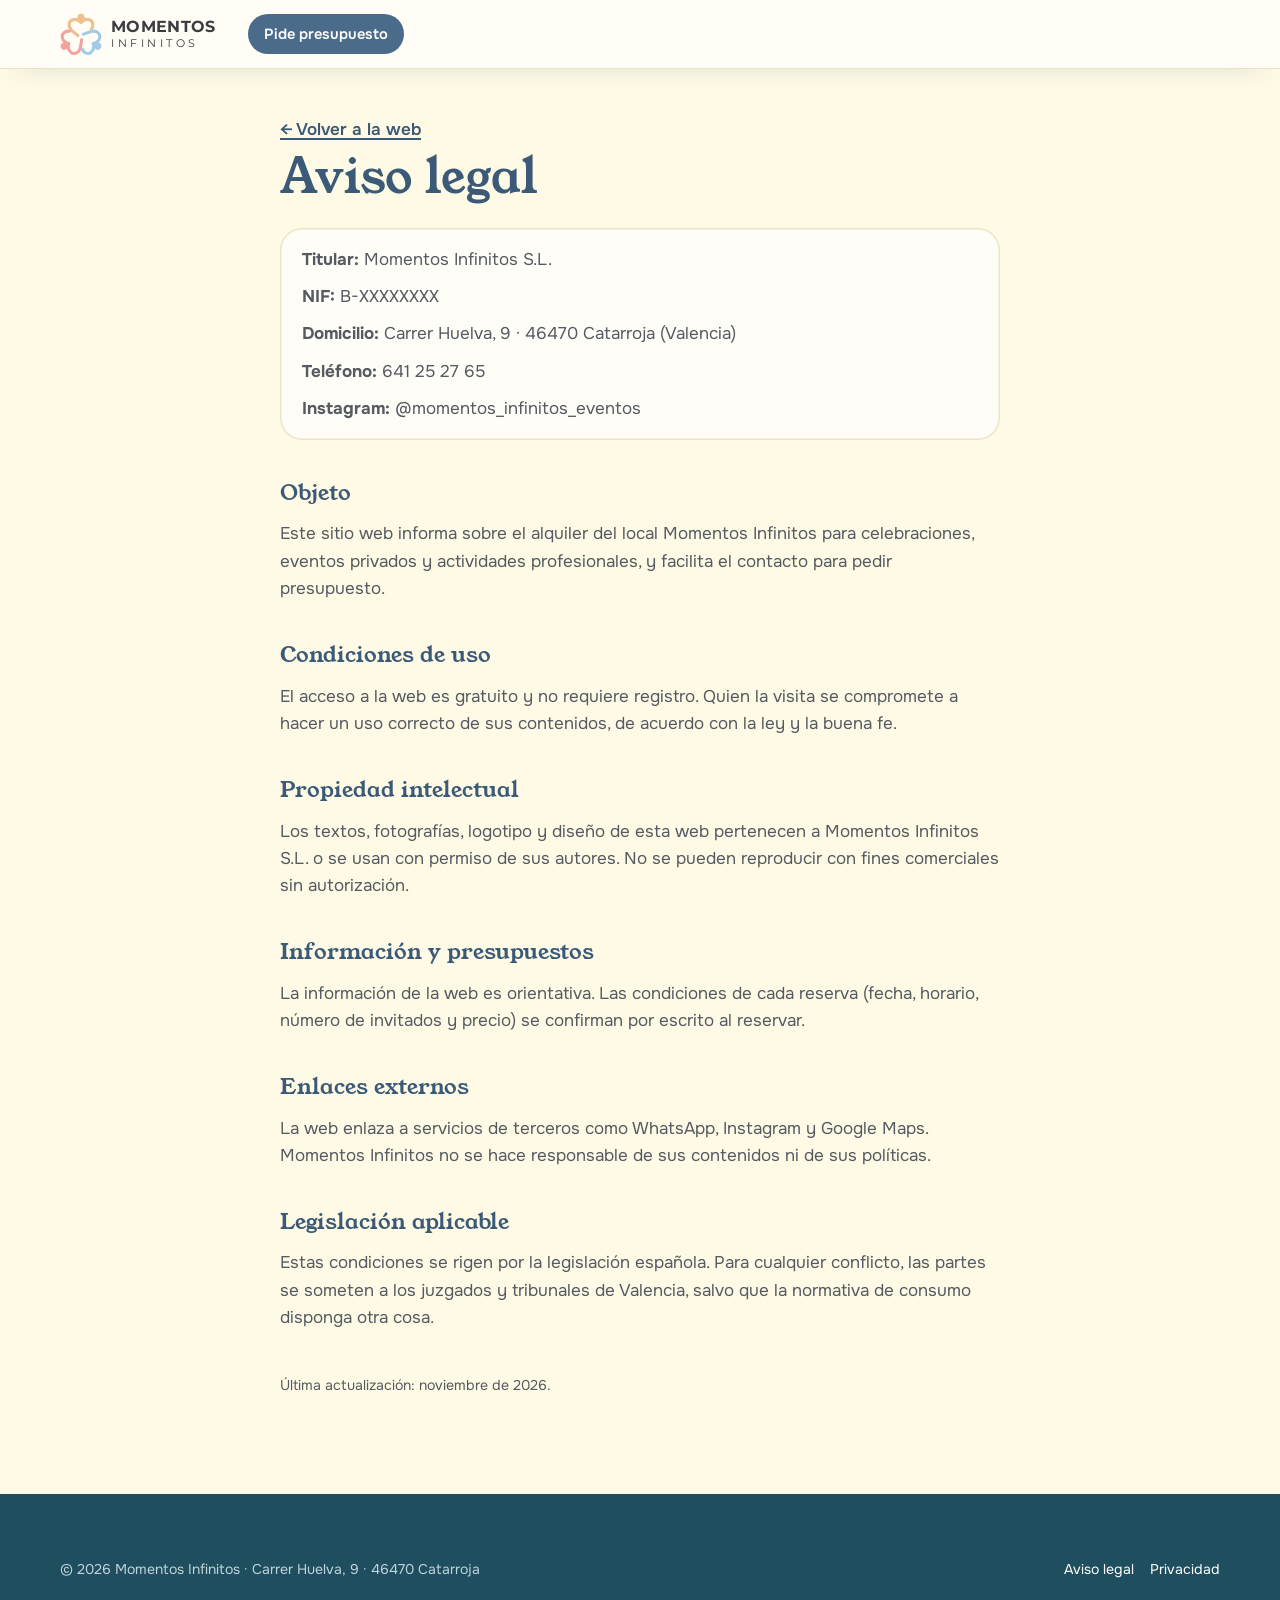
==== commit 29a0d7a3: "Demo: noindex, URLs absolutas para OG y limpieza de datos inventados Co-Authored-By: Claude Opus 5.5" ====
--- a/aviso-legal.html
+++ b/aviso-legal.html
@@ -37,11 +37,10 @@
   <h1>Aviso legal</h1>
   <div class="legal__data">
     <p><b>Titular:</b> Momentos Infinitos S.L.</p>
-    <p><b>NIF:</b> B-98765432</p>
+    <p><b>NIF:</b> B-XXXXXXXX</p>
     <p><b>Domicilio:</b> Carrer Huelva, 9 · 46470 Catarroja (Valencia)</p>
     <p><b>Teléfono:</b> 641 25 27 65</p>
-    <p><b>Correo electrónico:</b> hola@momentosinfinitos.es</p>
-    <p><b>Inscripción:</b> Registro Mercantil de Valencia, tomo 11.234, folio 56, hoja V-123456</p>
+    <p><b>Instagram:</b> @momentos_infinitos_eventos</p>
   </div>
   <h2>Objeto</h2>
   <p>Este sitio web informa sobre el alquiler del local Momentos Infinitos para celebraciones, eventos privados y actividades profesionales, y facilita el contacto para pedir presupuesto.</p>
